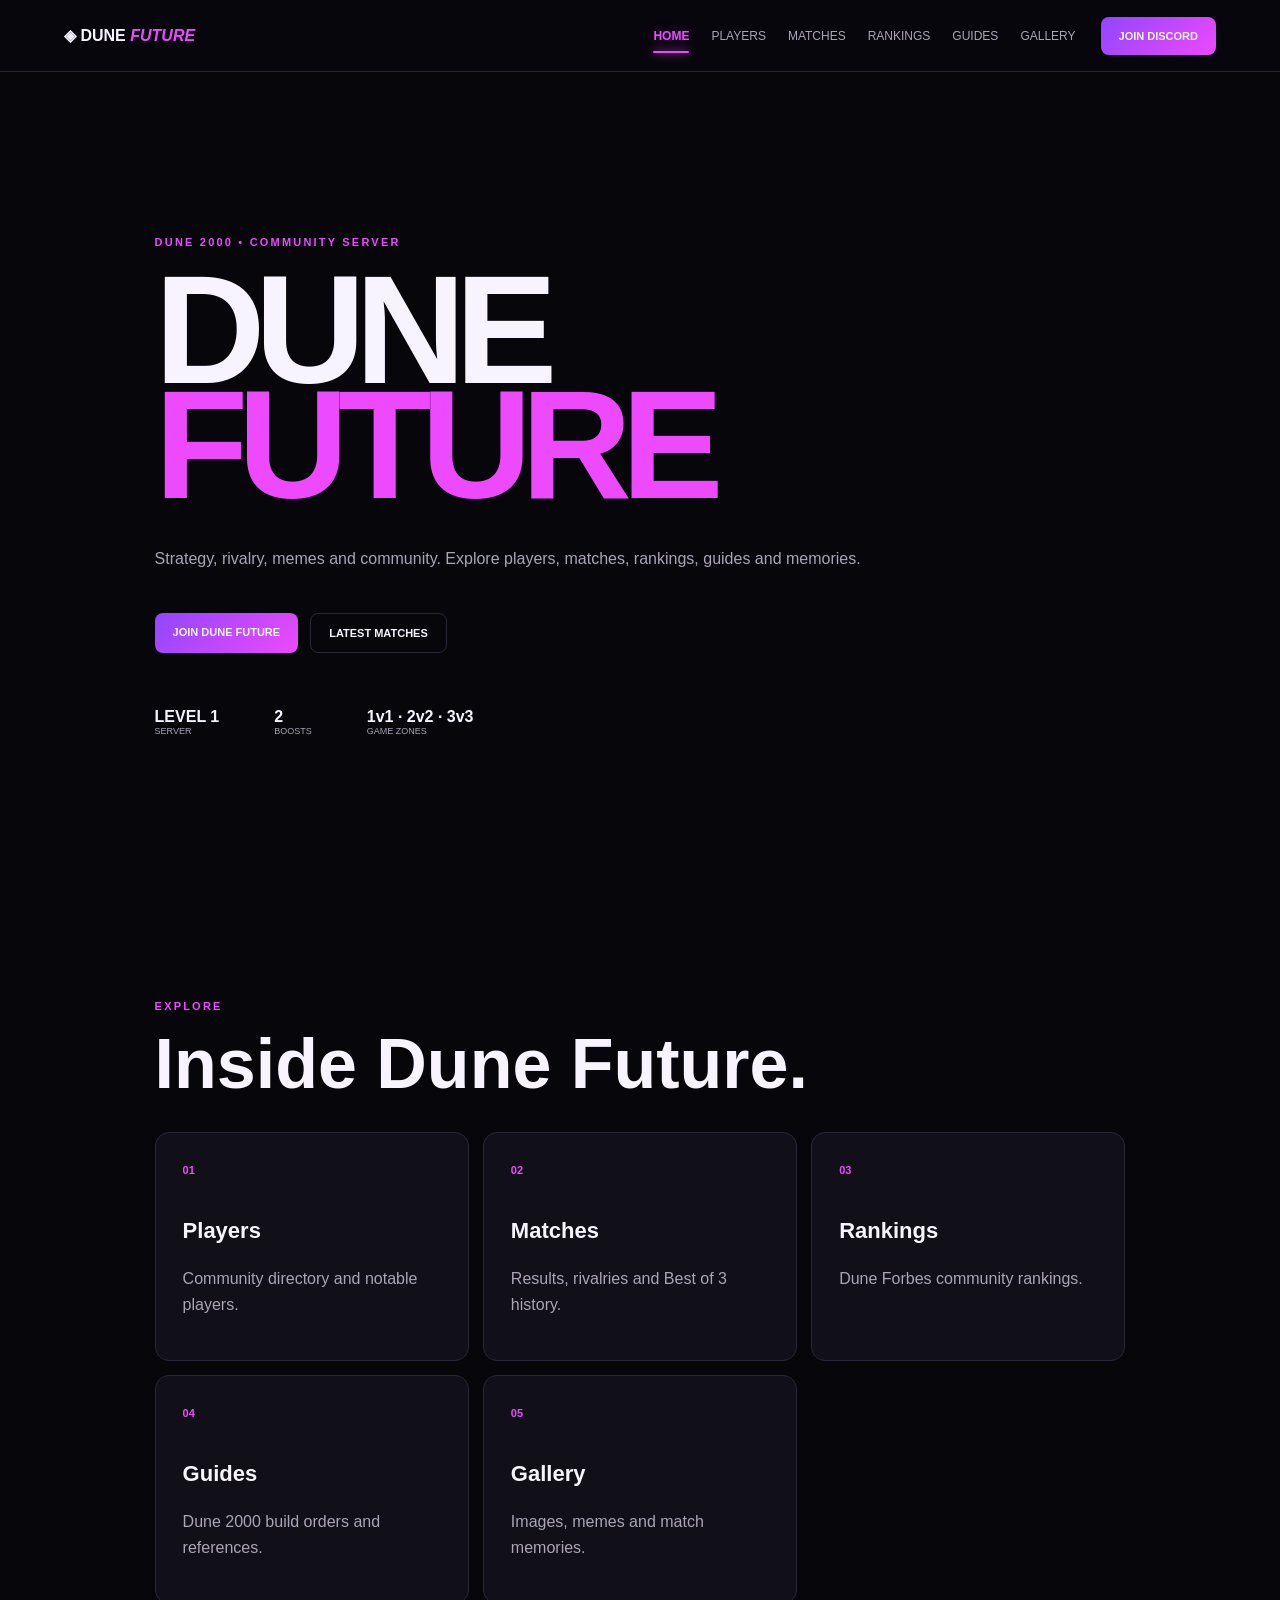
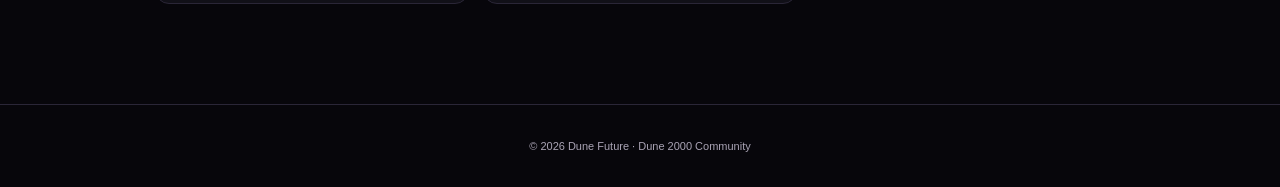
==== index.html @ 42f1a57f "Add files via upload" ====
<!doctype html>
<html lang="en">
<head>
<meta charset="utf-8">
<meta name="viewport" content="width=device-width,initial-scale=1">
<title>Home — Dune Future</title>
<link rel="stylesheet" href="style.css">
</head>
<body>
<nav class="nav"><a class="brand" href="index.html">◈ DUNE <em>FUTURE</em></a><div class="links"><a href="index.html">HOME</a><a href="players.html">PLAYERS</a><a href="matches.html">MATCHES</a><a href="rankings.html">RANKINGS</a><a href="guides.html">GUIDES</a><a href="gallery.html">GALLERY</a></div><a class="join" href="https://discord.gg/Qub8xkjbK7" target="_blank">JOIN DISCORD</a></nav>
<main><header class="wrap hero"><div class="kicker">DUNE 2000 • COMMUNITY SERVER</div><h1>DUNE<br><span>FUTURE</span></h1><p class="lead">Strategy, rivalry, memes and community. Explore players, matches, rankings, guides and memories.</p><div class="actions"><a class="join" href="https://discord.gg/Qub8xkjbK7" target="_blank">JOIN DUNE FUTURE</a><a class="btn" href="matches.html">LATEST MATCHES</a></div><div class="metrics"><div><b>LEVEL 1</b><small>SERVER</small></div><div><b>2</b><small>BOOSTS</small></div><div><b>1v1 · 2v2 · 3v3</b><small>GAME ZONES</small></div></div></header><section class="wrap section"><div class="kicker">EXPLORE</div><h2>Inside Dune Future.</h2><div class="grid"><a class="card" href="players.html"><span class="num">01</span><h3>Players</h3><p>Community directory and notable players.</p></a><a class="card" href="matches.html"><span class="num">02</span><h3>Matches</h3><p>Results, rivalries and Best of 3 history.</p></a><a class="card" href="rankings.html"><span class="num">03</span><h3>Rankings</h3><p>Dune Forbes community rankings.</p></a><a class="card" href="guides.html"><span class="num">04</span><h3>Guides</h3><p>Dune 2000 build orders and references.</p></a><a class="card" href="gallery.html"><span class="num">05</span><h3>Gallery</h3><p>Images, memes and match memories.</p></a></div></section></main>
<footer>© 2026 Dune Future · Dune 2000 Community</footer>
<script src="script.js"></script>
</body>
</html>
---- style.css ----
*{box-sizing:border-box}body{margin:0;background:#07060b;color:#f7f4ff;font-family:Arial,sans-serif}a{text-decoration:none;color:inherit}.nav{height:72px;padding:0 5vw;display:flex;align-items:center;gap:25px;position:sticky;top:0;background:#09070eee;z-index:9;border-bottom:1px solid #292435}.brand{font-weight:900;margin-right:auto}.brand em,.kicker,h1 span{color:#ed49ff}.links{display:flex;gap:22px}.links a{font-size:12px;color:#aaa4b5;position:relative;transition:.25s}.links a:hover{color:#fff}.links a.active{color:#ed49ff;font-weight:700;text-shadow:0 0 12px rgba(237,73,255,.35)}.links a.active:after{content:"";position:absolute;left:0;right:0;bottom:-10px;height:2px;background:#ed49ff;border-radius:10px;box-shadow:0 0 8px #ed49ff}.join,.btn{padding:13px 18px;border-radius:8px;font-size:11px;font-weight:900}.join{background:linear-gradient(135deg,#9146ff,#ed49ff)}.btn{border:1px solid #2a2637}.wrap{max-width:1150px;margin:auto;padding-left:7vw;padding-right:7vw}.hero{min-height:calc(100vh - 72px);display:flex;flex-direction:column;justify-content:center}.kicker{font-size:11px;font-weight:900;letter-spacing:.2em}h1{font-size:clamp(75px,12vw,160px);line-height:.75;margin:25px 0;letter-spacing:-.07em}h2{font-size:clamp(42px,6vw,70px);margin:12px 0 28px}.lead,.note{color:#aaa4b5;line-height:1.7;max-width:720px}.actions{display:flex;gap:12px;margin-top:25px}.metrics{display:flex;gap:55px;margin-top:55px}.metrics div{display:grid}.metrics small{color:#aaa4b5;font-size:9px}.section{padding-top:100px;padding-bottom:100px}.grid{display:grid;grid-template-columns:repeat(3,1fr);gap:14px}.card{background:#111018;border:1px solid #2a2637;border-radius:14px;padding:27px;min-height:180px}.card .num{color:#ed49ff;font-size:11px;font-weight:900}.card h3{margin-top:40px;font-size:22px}.card p{color:#aaa4b5;line-height:1.6}.table{border:1px solid #2a2637;border-radius:14px;overflow:hidden}.tr{display:grid;grid-template-columns:100px 1fr 2fr;padding:19px 22px;border-bottom:1px solid #2a2637}.gold{color:#ffd76b}.banner{border:1px solid #2a2637;border-radius:14px;padding:35px;background:#111018}.result{display:flex;justify-content:space-between}.score{font-size:45px;font-weight:900;color:#ed49ff}.chips{display:flex;flex-wrap:wrap;gap:9px}.chip{padding:10px 13px;border:1px solid #2a2637;border-radius:7px;color:#ccc5d5}footer{text-align:center;border-top:1px solid #2a2637;padding:35px;color:#aaa4b5;font-size:11px}@media(max-width:850px){.links{display:none}.grid{grid-template-columns:1fr}.tr{grid-template-columns:70px 1fr}.tr span:last-child{grid-column:2}.metrics{flex-wrap:wrap}.nav>.join{display:none}}
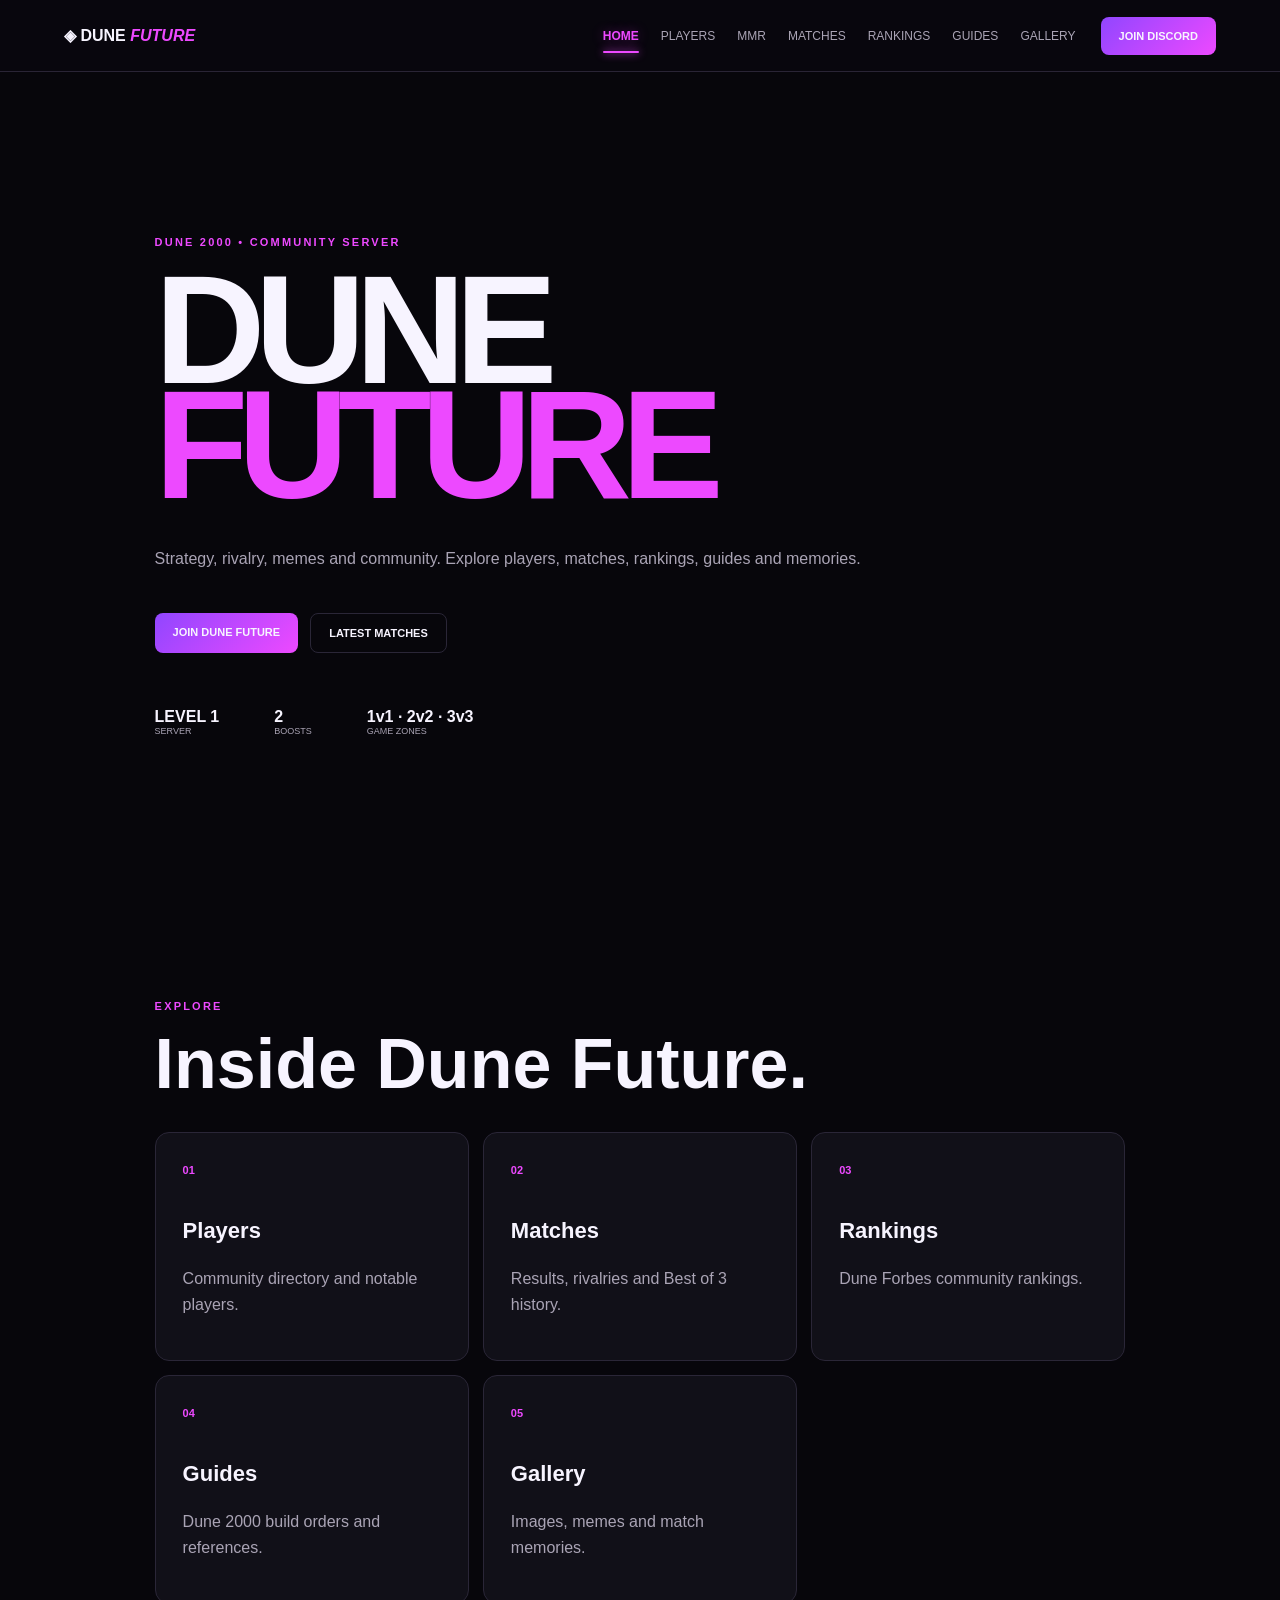
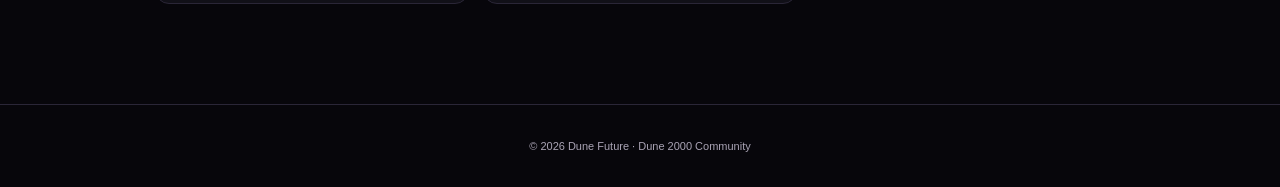
==== commit d440c420: "Add MMR to home navigation" ====
--- a/index.html
+++ b/index.html
@@ -7,9 +7,9 @@
 <link rel="stylesheet" href="style.css">
 </head>
 <body>
-<nav class="nav"><a class="brand" href="index.html">◈ DUNE <em>FUTURE</em></a><div class="links"><a href="index.html">HOME</a><a href="players.html">PLAYERS</a><a href="matches.html">MATCHES</a><a href="rankings.html">RANKINGS</a><a href="guides.html">GUIDES</a><a href="gallery.html">GALLERY</a></div><a class="join" href="https://discord.gg/Qub8xkjbK7" target="_blank">JOIN DISCORD</a></nav>
+<nav class="nav"><a class="brand" href="index.html">◈ DUNE <em>FUTURE</em></a><div class="links"><a href="index.html">HOME</a><a href="players.html">PLAYERS</a><a href="mmr.html">MMR</a><a href="matches.html">MATCHES</a><a href="rankings.html">RANKINGS</a><a href="guides.html">GUIDES</a><a href="gallery.html">GALLERY</a></div><a class="join" href="https://discord.gg/Qub8xkjbK7" target="_blank">JOIN DISCORD</a></nav>
 <main><header class="wrap hero"><div class="kicker">DUNE 2000 • COMMUNITY SERVER</div><h1>DUNE<br><span>FUTURE</span></h1><p class="lead">Strategy, rivalry, memes and community. Explore players, matches, rankings, guides and memories.</p><div class="actions"><a class="join" href="https://discord.gg/Qub8xkjbK7" target="_blank">JOIN DUNE FUTURE</a><a class="btn" href="matches.html">LATEST MATCHES</a></div><div class="metrics"><div><b>LEVEL 1</b><small>SERVER</small></div><div><b>2</b><small>BOOSTS</small></div><div><b>1v1 · 2v2 · 3v3</b><small>GAME ZONES</small></div></div></header><section class="wrap section"><div class="kicker">EXPLORE</div><h2>Inside Dune Future.</h2><div class="grid"><a class="card" href="players.html"><span class="num">01</span><h3>Players</h3><p>Community directory and notable players.</p></a><a class="card" href="matches.html"><span class="num">02</span><h3>Matches</h3><p>Results, rivalries and Best of 3 history.</p></a><a class="card" href="rankings.html"><span class="num">03</span><h3>Rankings</h3><p>Dune Forbes community rankings.</p></a><a class="card" href="guides.html"><span class="num">04</span><h3>Guides</h3><p>Dune 2000 build orders and references.</p></a><a class="card" href="gallery.html"><span class="num">05</span><h3>Gallery</h3><p>Images, memes and match memories.</p></a></div></section></main>
 <footer>© 2026 Dune Future · Dune 2000 Community</footer>
 <script src="script.js"></script>
 </body>
-</html>+</html>
--- a/style.css
+++ b/style.css
@@ -1 +1,475 @@
-*{box-sizing:border-box}body{margin:0;background:#07060b;color:#f7f4ff;font-family:Arial,sans-serif}a{text-decoration:none;color:inherit}.nav{height:72px;padding:0 5vw;display:flex;align-items:center;gap:25px;position:sticky;top:0;background:#09070eee;z-index:9;border-bottom:1px solid #292435}.brand{font-weight:900;margin-right:auto}.brand em,.kicker,h1 span{color:#ed49ff}.links{display:flex;gap:22px}.links a{font-size:12px;color:#aaa4b5;position:relative;transition:.25s}.links a:hover{color:#fff}.links a.active{color:#ed49ff;font-weight:700;text-shadow:0 0 12px rgba(237,73,255,.35)}.links a.active:after{content:"";position:absolute;left:0;right:0;bottom:-10px;height:2px;background:#ed49ff;border-radius:10px;box-shadow:0 0 8px #ed49ff}.join,.btn{padding:13px 18px;border-radius:8px;font-size:11px;font-weight:900}.join{background:linear-gradient(135deg,#9146ff,#ed49ff)}.btn{border:1px solid #2a2637}.wrap{max-width:1150px;margin:auto;padding-left:7vw;padding-right:7vw}.hero{min-height:calc(100vh - 72px);display:flex;flex-direction:column;justify-content:center}.kicker{font-size:11px;font-weight:900;letter-spacing:.2em}h1{font-size:clamp(75px,12vw,160px);line-height:.75;margin:25px 0;letter-spacing:-.07em}h2{font-size:clamp(42px,6vw,70px);margin:12px 0 28px}.lead,.note{color:#aaa4b5;line-height:1.7;max-width:720px}.actions{display:flex;gap:12px;margin-top:25px}.metrics{display:flex;gap:55px;margin-top:55px}.metrics div{display:grid}.metrics small{color:#aaa4b5;font-size:9px}.section{padding-top:100px;padding-bottom:100px}.grid{display:grid;grid-template-columns:repeat(3,1fr);gap:14px}.card{background:#111018;border:1px solid #2a2637;border-radius:14px;padding:27px;min-height:180px}.card .num{color:#ed49ff;font-size:11px;font-weight:900}.card h3{margin-top:40px;font-size:22px}.card p{color:#aaa4b5;line-height:1.6}.table{border:1px solid #2a2637;border-radius:14px;overflow:hidden}.tr{display:grid;grid-template-columns:100px 1fr 2fr;padding:19px 22px;border-bottom:1px solid #2a2637}.gold{color:#ffd76b}.banner{border:1px solid #2a2637;border-radius:14px;padding:35px;background:#111018}.result{display:flex;justify-content:space-between}.score{font-size:45px;font-weight:900;color:#ed49ff}.chips{display:flex;flex-wrap:wrap;gap:9px}.chip{padding:10px 13px;border:1px solid #2a2637;border-radius:7px;color:#ccc5d5}footer{text-align:center;border-top:1px solid #2a2637;padding:35px;color:#aaa4b5;font-size:11px}@media(max-width:850px){.links{display:none}.grid{grid-template-columns:1fr}.tr{grid-template-columns:70px 1fr}.tr span:last-child{grid-column:2}.metrics{flex-wrap:wrap}.nav>.join{display:none}}+*{box-sizing:border-box}body{margin:0;background:#07060b;color:#f7f4ff;font-family:Arial,sans-serif}a{text-decoration:none;color:inherit}.nav{height:72px;padding:0 5vw;display:flex;align-items:center;gap:25px;position:sticky;top:0;background:#09070eee;z-index:9;border-bottom:1px solid #292435}.brand{font-weight:900;margin-right:auto}.brand em,.kicker,h1 span{color:#ed49ff}.links{display:flex;gap:22px}.links a{font-size:12px;color:#aaa4b5;position:relative;transition:.25s}.links a:hover{color:#fff}.links a.active{color:#ed49ff;font-weight:700;text-shadow:0 0 12px rgba(237,73,255,.35)}.links a.active:after{content:"";position:absolute;left:0;right:0;bottom:-10px;height:2px;background:#ed49ff;border-radius:10px;box-shadow:0 0 8px #ed49ff}.join,.btn{padding:13px 18px;border-radius:8px;font-size:11px;font-weight:900}.join{background:linear-gradient(135deg,#9146ff,#ed49ff)}.btn{border:1px solid #2a2637}.wrap{max-width:1150px;margin:auto;padding-left:7vw;padding-right:7vw}.hero{min-height:calc(100vh - 72px);display:flex;flex-direction:column;justify-content:center}.kicker{font-size:11px;font-weight:900;letter-spacing:.2em}h1{font-size:clamp(75px,12vw,160px);line-height:.75;margin:25px 0;letter-spacing:-.07em}h2{font-size:clamp(42px,6vw,70px);margin:12px 0 28px}.lead,.note{color:#aaa4b5;line-height:1.7;max-width:720px}.actions{display:flex;gap:12px;margin-top:25px}.metrics{display:flex;gap:55px;margin-top:55px}.metrics div{display:grid}.metrics small{color:#aaa4b5;font-size:9px}.section{padding-top:100px;padding-bottom:100px}.grid{display:grid;grid-template-columns:repeat(3,1fr);gap:14px}.card{background:#111018;border:1px solid #2a2637;border-radius:14px;padding:27px;min-height:180px}.card .num{color:#ed49ff;font-size:11px;font-weight:900}.card h3{margin-top:40px;font-size:22px}.card p{color:#aaa4b5;line-height:1.6}.table{border:1px solid #2a2637;border-radius:14px;overflow:hidden}.tr{display:grid;grid-template-columns:100px 1fr 2fr;padding:19px 22px;border-bottom:1px solid #2a2637}.gold{color:#ffd76b}.banner{border:1px solid #2a2637;border-radius:14px;padding:35px;background:#111018}.result{display:flex;justify-content:space-between}.score{font-size:45px;font-weight:900;color:#ed49ff}.chips{display:flex;flex-wrap:wrap;gap:9px}.chip{padding:10px 13px;border:1px solid #2a2637;border-radius:7px;color:#ccc5d5}footer{text-align:center;border-top:1px solid #2a2637;padding:35px;color:#aaa4b5;font-size:11px}@media(max-width:850px){.links{display:none}.grid{grid-template-columns:1fr}.tr{grid-template-columns:70px 1fr}.tr span:last-child{grid-column:2}.metrics{flex-wrap:wrap}.nav>.join{display:none}}/* =========================
+   GAME DETAILS MODAL
+   ========================= */
+
+.game-details-overlay {
+  position: fixed;
+  inset: 0;
+  background: rgba(0, 0, 0, 0.82);
+  display: none;
+  align-items: center;
+  justify-content: center;
+  z-index: 10000;
+  padding: 20px;
+}
+
+.game-details-overlay.active {
+  display: flex;
+}
+
+.game-details-card {
+  position: relative;
+  width: 100%;
+  max-width: 520px;
+  background: #121019;
+  border: 1px solid #393341;
+  border-radius: 16px;
+  padding: 28px;
+  box-shadow: 0 20px 60px rgba(0, 0, 0, 0.55);
+}
+
+.game-details-close {
+  position: absolute;
+  top: 14px;
+  right: 16px;
+  border: 0;
+  background: transparent;
+   /* =========================
+   NESTED MODAL IMPROVEMENT
+   ========================= */
+
+/* Game Details berada di atas Series Details */
+.game-details-overlay {
+  background: rgba(0, 0, 0, 0.48);
+  z-index: 11000;
+}
+
+/* Series modal tetap terlihat saat Game Details terbuka */
+.series-details-overlay {
+  z-index: 10000;
+}
+
+/* Game Details card lebih menonjol */
+.game-details-card {
+  box-shadow:
+    0 25px 70px rgba(0, 0, 0, 0.70),
+    0 0 0 1px rgba(255, 53, 239, 0.08);
+}
+  color: #aaa;
+  font-size: 24px;
+  cursor: pointer;
+}
+
+.game-details-close:hover {
+  color: #fff;
+}
+
+.game-details-label {
+  color: #ff35ef;
+  font-size: 12px;
+  font-weight: 800;
+  letter-spacing: 1.5px;
+  margin-bottom: 12px;
+}
+
+.game-details-title {
+  color: #fff;
+  font-size: 26px;
+  font-weight: 800;
+  margin-bottom: 22px;
+}
+
+.game-details-content {
+  border: 1px solid #302b38;
+  border-radius: 12px;
+  padding: 18px;
+}
+
+.game-detail-row {
+  display: grid;
+  grid-template-columns: 105px 1fr;
+  gap: 12px;
+  margin-bottom: 10px;
+  align-items: center;
+}
+
+.game-detail-row:last-child {
+  margin-bottom: 0;
+}
+
+.game-detail-label {
+  color: #98939f;
+  font-size: 12px;
+  font-weight: 700;
+}
+
+.game-detail-value {
+  color: #fff;
+  font-size: 13px;
+  font-weight: 600;
+}
+
+.game-detail-winner {
+  color: #ff35ef;
+  font-weight: 800;
+}
+
+/* Make GAME cards visibly clickable */
+.series-game {
+  cursor: pointer;
+  transition: transform 0.18s ease, border-color 0.18s ease,
+              background 0.18s ease;
+}
+
+.series-game:hover {
+  transform: translateY(-2px);
+  border-color: #ff35ef;
+  background: rgba(255, 53, 239, 0.04);
+}
+/* =========================
+   NESTED MODAL IMPROVEMENT
+   ========================= */
+
+/* Game Details berada di atas Series Details */
+.game-details-overlay {
+  background: rgba(0, 0, 0, 0.48);
+  z-index: 11000;
+}
+
+/* Series modal tetap terlihat saat Game Details terbuka */
+.series-details-overlay {
+  z-index: 10000;
+}
+
+/* Game Details card lebih menonjol */
+.game-details-card {
+  box-shadow:
+    0 25px 70px rgba(0, 0, 0, 0.70),
+    0 0 0 1px rgba(255, 53, 239, 0.08);
+}
+/* ================================
+   MATCH STATISTICS
+================================ */
+
+.game-stats-wrapper {
+  margin-top: 18px;
+  border-top: 1px solid rgba(255, 255, 255, 0.08);
+  padding-top: 14px;
+}
+
+.game-stats-toggle {
+  width: 100%;
+  display: flex;
+  align-items: center;
+  justify-content: space-between;
+  padding: 12px 14px;
+
+  background: rgba(255, 0, 255, 0.05);
+  border: 1px solid rgba(255, 0, 255, 0.18);
+  border-radius: 8px;
+
+  color: #ff35f2;
+  font-size: 11px;
+  font-weight: 800;
+  letter-spacing: 1.5px;
+
+  cursor: pointer;
+  transition: 0.2s ease;
+}
+
+.game-stats-toggle:hover {
+  background: rgba(255, 0, 255, 0.10);
+  border-color: rgba(255, 0, 255, 0.35);
+}
+
+.game-stats-toggle-icon {
+  font-size: 18px;
+  line-height: 1;
+}
+
+.game-stats-panel {
+  display: none;
+  margin-top: 10px;
+  overflow: hidden;
+
+  border: 1px solid rgba(255, 255, 255, 0.08);
+  border-radius: 8px;
+
+  background: rgba(0, 0, 0, 0.18);
+}
+
+.game-stats-panel.active {
+  display: block;
+}
+
+.game-stats-header,
+.game-stats-row {
+  display: grid;
+  grid-template-columns: 1.6fr 1fr 1fr;
+  align-items: center;
+}
+
+.game-stats-header {
+  background: rgba(255, 0, 255, 0.08);
+  border-bottom: 1px solid rgba(255, 255, 255, 0.08);
+}
+
+.game-stats-header > div,
+.game-stats-row > div {
+  padding: 9px 10px;
+}
+
+.game-stats-label {
+  color: #8f8998;
+  font-size: 9px;
+  font-weight: 700;
+  letter-spacing: 1px;
+}
+
+.game-stats-player {
+  color: #ffffff;
+  font-size: 10px;
+  font-weight: 800;
+  text-align: center;
+}
+
+.game-stats-row {
+  border-bottom: 1px solid rgba(255, 255, 255, 0.05);
+  font-size: 10px;
+}
+
+.game-stats-row:last-child {
+  border-bottom: none;
+}
+
+.game-stats-row > div:first-child {
+  color: #918b99;
+  font-weight: 700;
+  font-size: 9px;
+}
+
+.game-stats-row > div:not(:first-child) {
+  color: #ffffff;
+  text-align: center;
+  font-weight: 700;
+}
+
+.game-stats-result > div:nth-child(2) {
+  color: #ff35f2;
+}
+
+.game-stats-result > div:nth-child(3) {
+  color: #9a94a1;
+}
+/* =========================================================
+   COMPACT MATCH STATISTICS
+   ========================================================= */
+
+.game-stats-panel {
+  margin-top: 8px;
+  overflow: hidden;
+  border-radius: 8px;
+}
+
+/* 3 columns: Statistic | Player 1 | Player 2 */
+.game-stats-header,
+.game-stats-row {
+  display: grid;
+  grid-template-columns: 1.7fr 1fr 1fr;
+  align-items: center;
+}
+
+/* Make the table significantly more compact */
+.game-stats-header > div {
+  padding: 7px 9px;
+}
+
+.game-stats-row > div {
+  padding: 5px 9px;
+}
+
+/* Statistic labels */
+.game-stats-row > div:first-child {
+  color: #918b99;
+  font-size: 8px;
+  font-weight: 700;
+  letter-spacing: 0.15px;
+  line-height: 1.15;
+}
+
+/* Player values */
+.game-stats-row > div:not(:first-child) {
+  color: #ffffff;
+  text-align: center;
+  font-size: 9px;
+  font-weight: 700;
+  line-height: 1.15;
+}
+
+/* Column header */
+.game-stats-label {
+  font-size: 8px;
+  letter-spacing: 0.8px;
+}
+
+.game-stats-player {
+  font-size: 9px;
+}
+
+/* Softer row separator */
+.game-stats-row {
+  border-bottom: 1px solid rgba(255, 255, 255, 0.045);
+}
+
+/* Keep Result slightly more prominent */
+.game-stats-result > div {
+  padding-top: 6px;
+  padding-bottom: 6px;
+}
+
+.game-stats-result > div:nth-child(2) {
+  color: #ff35f2;
+  font-weight: 800;
+}
+
+.game-stats-result > div:nth-child(3) {
+  color: #9a94a1;
+  font-weight: 800;
+}
+
+/* Long labels must stay inside the first column */
+.game-stats-row > div:first-child {
+  white-space: normal;
+  overflow-wrap: anywhere;
+}
+
+/* Mobile */
+@media (max-width: 600px) {
+  .game-stats-header,
+  .game-stats-row {
+    grid-template-columns: 1.55fr 1fr 1fr;
+  }
+
+  .game-stats-header > div {
+    padding: 6px 6px;
+  }
+
+  .game-stats-row > div {
+    padding: 5px 6px;
+  }
+
+  .game-stats-row > div:first-child {
+    font-size: 7.5px;
+  }
+
+  .game-stats-row > div:not(:first-child),
+  .game-stats-player {
+    font-size: 8px;
+  }
+}
+/* =========================================================
+   COMPACT MATCH STATISTICS
+   ========================================================= */
+
+.game-stats-panel {
+  margin-top: 8px;
+  overflow: hidden;
+  border-radius: 8px;
+}
+
+/* 3 columns: Statistic | Player 1 | Player 2 */
+.game-stats-header,
+.game-stats-row {
+  display: grid;
+  grid-template-columns: 1.7fr 1fr 1fr;
+  align-items: center;
+}
+
+/* Make the table significantly more compact */
+.game-stats-header > div {
+  padding: 7px 9px;
+}
+
+.game-stats-row > div {
+  padding: 5px 9px;
+}
+
+/* Statistic labels */
+.game-stats-row > div:first-child {
+  color: #918b99;
+  font-size: 8px;
+  font-weight: 700;
+  letter-spacing: 0.15px;
+  line-height: 1.15;
+}
+
+/* Player values */
+.game-stats-row > div:not(:first-child) {
+  color: #ffffff;
+  text-align: center;
+  font-size: 9px;
+  font-weight: 700;
+  line-height: 1.15;
+}
+
+/* Column header */
+.game-stats-label {
+  font-size: 8px;
+  letter-spacing: 0.8px;
+}
+
+.game-stats-player {
+  font-size: 9px;
+}
+
+/* Softer row separator */
+.game-stats-row {
+  border-bottom: 1px solid rgba(255, 255, 255, 0.045);
+}
+
+/* Keep Result slightly more prominent */
+.game-stats-result > div {
+  padding-top: 6px;
+  padding-bottom: 6px;
+}
+
+.game-stats-result > div:nth-child(2) {
+  color: #ff35f2;
+  font-weight: 800;
+}
+
+.game-stats-result > div:nth-child(3) {
+  color: #9a94a1;
+  font-weight: 800;
+}
+
+/* Long labels must stay inside the first column */
+.game-stats-row > div:first-child {
+  white-space: normal;
+  overflow-wrap: anywhere;
+}
+
+/* Mobile */
+@media (max-width: 600px) {
+  .game-stats-header,
+  .game-stats-row {
+    grid-template-columns: 1.55fr 1fr 1fr;
+  }
+
+  .game-stats-header > div {
+    padding: 6px 6px;
+  }
+
+  .game-stats-row > div {
+    padding: 5px 6px;
+  }
+
+  .game-stats-row > div:first-child {
+    font-size: 7.5px;
+  }
+
+  .game-stats-row > div:not(:first-child),
+  .game-stats-player {
+    font-size: 8px;
+  }
+}
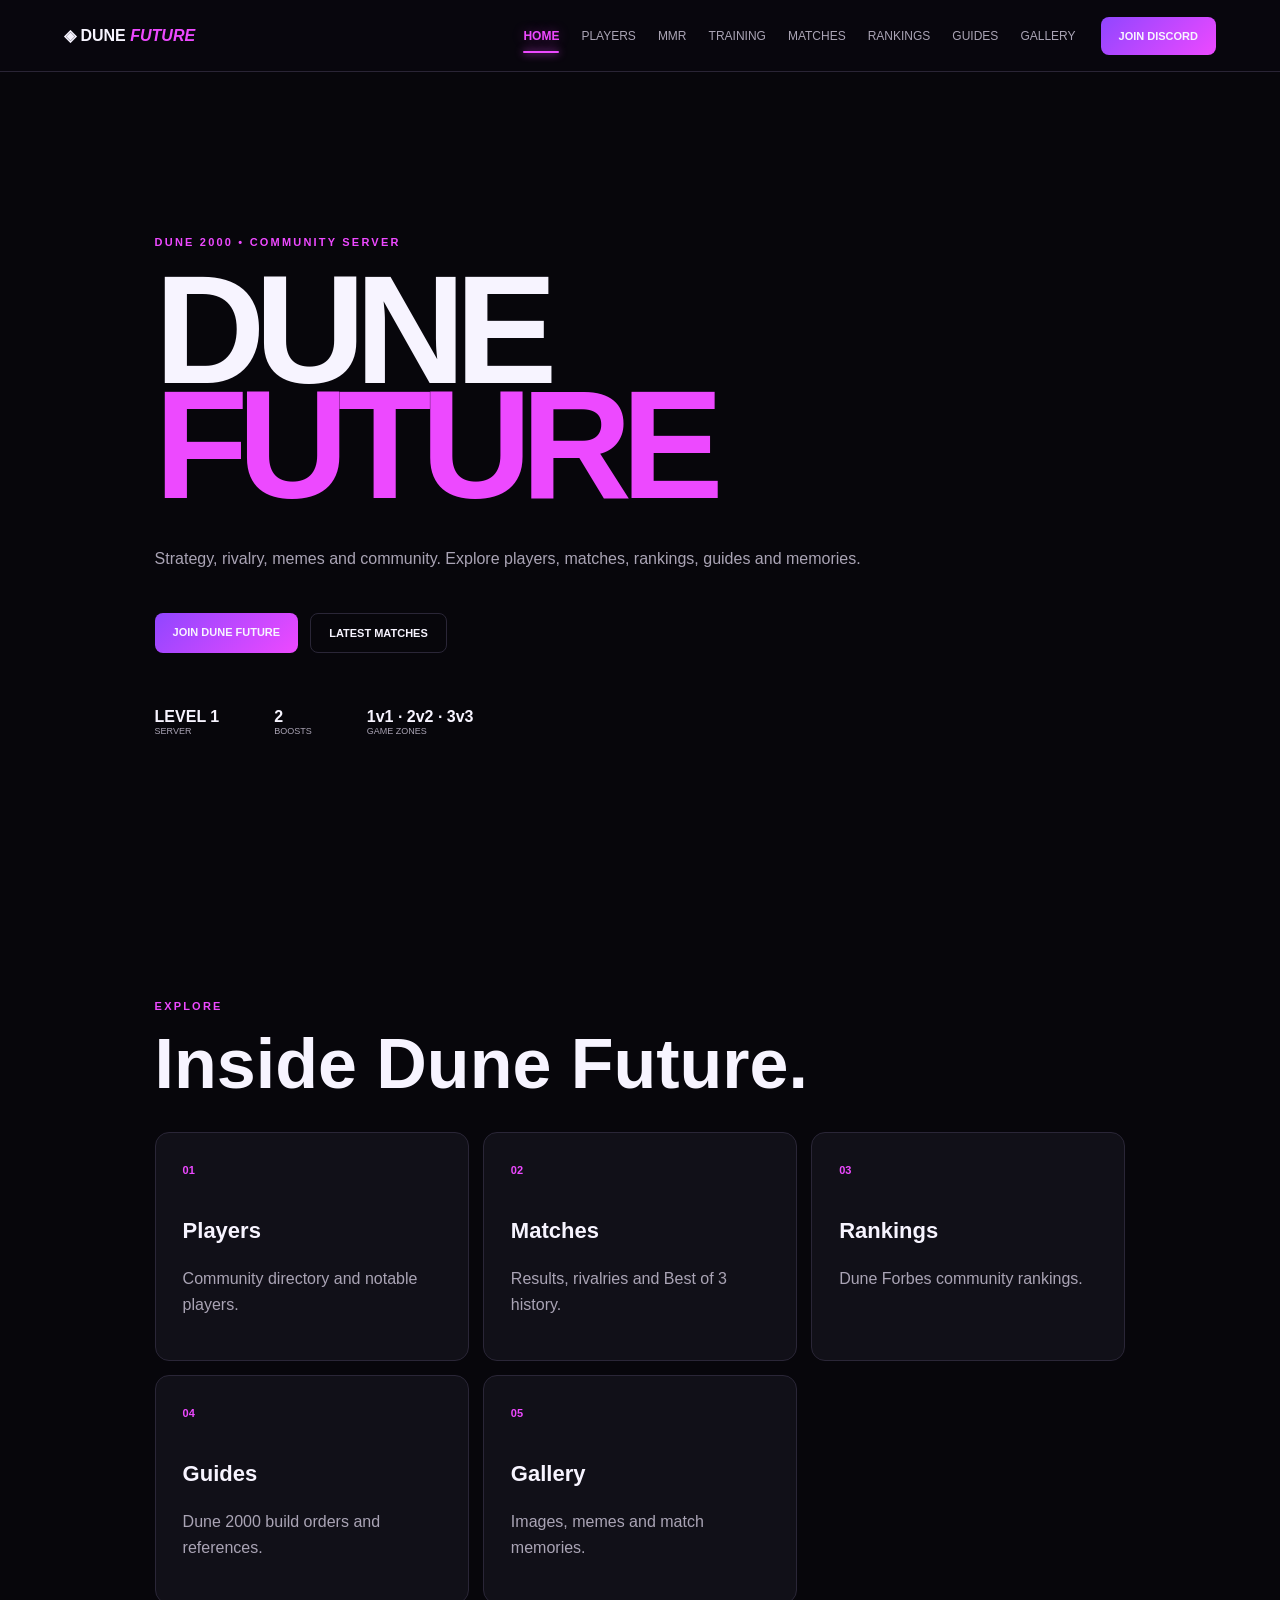
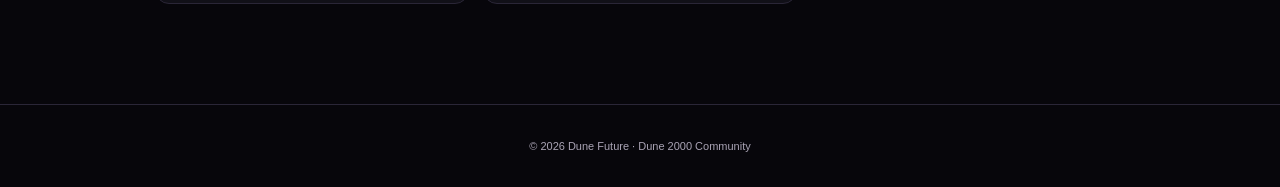
==== commit 84e7f6b9: "Add Training navigation to Home page" ====
--- a/index.html
+++ b/index.html
@@ -7,7 +7,7 @@
 <link rel="stylesheet" href="style.css">
 </head>
 <body>
-<nav class="nav"><a class="brand" href="index.html">◈ DUNE <em>FUTURE</em></a><div class="links"><a href="index.html">HOME</a><a href="players.html">PLAYERS</a><a href="mmr.html">MMR</a><a href="matches.html">MATCHES</a><a href="rankings.html">RANKINGS</a><a href="guides.html">GUIDES</a><a href="gallery.html">GALLERY</a></div><a class="join" href="https://discord.gg/Qub8xkjbK7" target="_blank">JOIN DISCORD</a></nav>
+<nav class="nav"><a class="brand" href="index.html">◈ DUNE <em>FUTURE</em></a><div class="links"><a href="index.html">HOME</a><a href="players.html">PLAYERS</a><a href="mmr.html">MMR</a><a href="training.html">TRAINING</a><a href="matches.html">MATCHES</a><a href="rankings.html">RANKINGS</a><a href="guides.html">GUIDES</a><a href="gallery.html">GALLERY</a></div><a class="join" href="https://discord.gg/Qub8xkjbK7" target="_blank">JOIN DISCORD</a></nav>
 <main><header class="wrap hero"><div class="kicker">DUNE 2000 • COMMUNITY SERVER</div><h1>DUNE<br><span>FUTURE</span></h1><p class="lead">Strategy, rivalry, memes and community. Explore players, matches, rankings, guides and memories.</p><div class="actions"><a class="join" href="https://discord.gg/Qub8xkjbK7" target="_blank">JOIN DUNE FUTURE</a><a class="btn" href="matches.html">LATEST MATCHES</a></div><div class="metrics"><div><b>LEVEL 1</b><small>SERVER</small></div><div><b>2</b><small>BOOSTS</small></div><div><b>1v1 · 2v2 · 3v3</b><small>GAME ZONES</small></div></div></header><section class="wrap section"><div class="kicker">EXPLORE</div><h2>Inside Dune Future.</h2><div class="grid"><a class="card" href="players.html"><span class="num">01</span><h3>Players</h3><p>Community directory and notable players.</p></a><a class="card" href="matches.html"><span class="num">02</span><h3>Matches</h3><p>Results, rivalries and Best of 3 history.</p></a><a class="card" href="rankings.html"><span class="num">03</span><h3>Rankings</h3><p>Dune Forbes community rankings.</p></a><a class="card" href="guides.html"><span class="num">04</span><h3>Guides</h3><p>Dune 2000 build orders and references.</p></a><a class="card" href="gallery.html"><span class="num">05</span><h3>Gallery</h3><p>Images, memes and match memories.</p></a></div></section></main>
 <footer>© 2026 Dune Future · Dune 2000 Community</footer>
 <script src="script.js"></script>
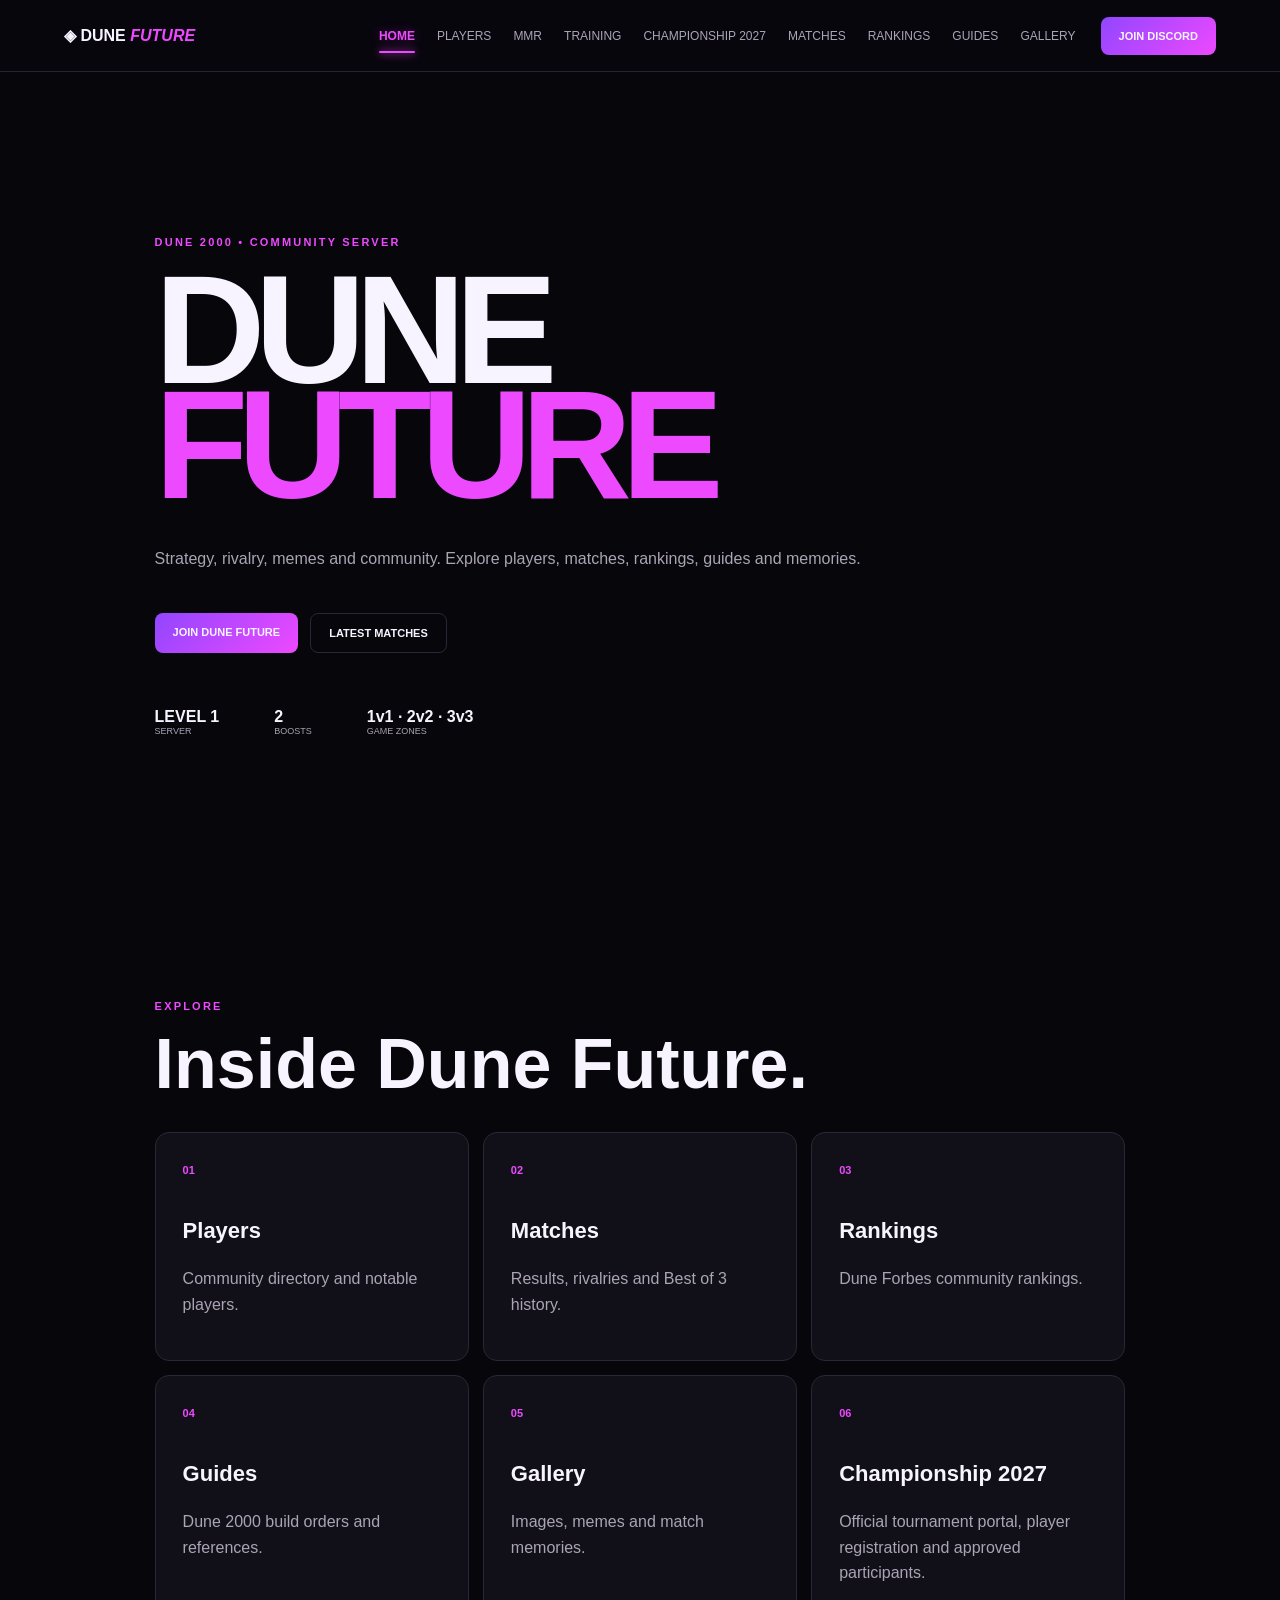
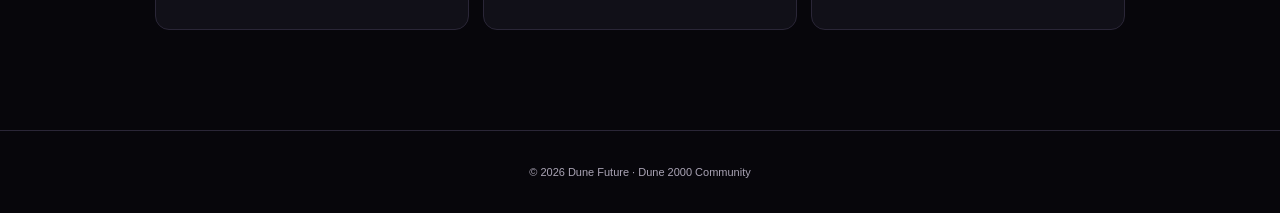
==== commit 21c45805: "Add Championship 2027 to Home navigation and Explore" ====
--- a/index.html
+++ b/index.html
@@ -7,8 +7,8 @@
 <link rel="stylesheet" href="style.css">
 </head>
 <body>
-<nav class="nav"><a class="brand" href="index.html">◈ DUNE <em>FUTURE</em></a><div class="links"><a href="index.html">HOME</a><a href="players.html">PLAYERS</a><a href="mmr.html">MMR</a><a href="training.html">TRAINING</a><a href="matches.html">MATCHES</a><a href="rankings.html">RANKINGS</a><a href="guides.html">GUIDES</a><a href="gallery.html">GALLERY</a></div><a class="join" href="https://discord.gg/Qub8xkjbK7" target="_blank">JOIN DISCORD</a></nav>
-<main><header class="wrap hero"><div class="kicker">DUNE 2000 • COMMUNITY SERVER</div><h1>DUNE<br><span>FUTURE</span></h1><p class="lead">Strategy, rivalry, memes and community. Explore players, matches, rankings, guides and memories.</p><div class="actions"><a class="join" href="https://discord.gg/Qub8xkjbK7" target="_blank">JOIN DUNE FUTURE</a><a class="btn" href="matches.html">LATEST MATCHES</a></div><div class="metrics"><div><b>LEVEL 1</b><small>SERVER</small></div><div><b>2</b><small>BOOSTS</small></div><div><b>1v1 · 2v2 · 3v3</b><small>GAME ZONES</small></div></div></header><section class="wrap section"><div class="kicker">EXPLORE</div><h2>Inside Dune Future.</h2><div class="grid"><a class="card" href="players.html"><span class="num">01</span><h3>Players</h3><p>Community directory and notable players.</p></a><a class="card" href="matches.html"><span class="num">02</span><h3>Matches</h3><p>Results, rivalries and Best of 3 history.</p></a><a class="card" href="rankings.html"><span class="num">03</span><h3>Rankings</h3><p>Dune Forbes community rankings.</p></a><a class="card" href="guides.html"><span class="num">04</span><h3>Guides</h3><p>Dune 2000 build orders and references.</p></a><a class="card" href="gallery.html"><span class="num">05</span><h3>Gallery</h3><p>Images, memes and match memories.</p></a></div></section></main>
+<nav class="nav"><a class="brand" href="index.html">◈ DUNE <em>FUTURE</em></a><div class="links"><a href="index.html">HOME</a><a href="players.html">PLAYERS</a><a href="mmr.html">MMR</a><a href="training.html">TRAINING</a><a href="championship.html">CHAMPIONSHIP 2027</a><a href="matches.html">MATCHES</a><a href="rankings.html">RANKINGS</a><a href="guides.html">GUIDES</a><a href="gallery.html">GALLERY</a></div><a class="join" href="https://discord.gg/Qub8xkjbK7" target="_blank">JOIN DISCORD</a></nav>
+<main><header class="wrap hero"><div class="kicker">DUNE 2000 • COMMUNITY SERVER</div><h1>DUNE<br><span>FUTURE</span></h1><p class="lead">Strategy, rivalry, memes and community. Explore players, matches, rankings, guides and memories.</p><div class="actions"><a class="join" href="https://discord.gg/Qub8xkjbK7" target="_blank">JOIN DUNE FUTURE</a><a class="btn" href="matches.html">LATEST MATCHES</a></div><div class="metrics"><div><b>LEVEL 1</b><small>SERVER</small></div><div><b>2</b><small>BOOSTS</small></div><div><b>1v1 · 2v2 · 3v3</b><small>GAME ZONES</small></div></div></header><section class="wrap section"><div class="kicker">EXPLORE</div><h2>Inside Dune Future.</h2><div class="grid"><a class="card" href="players.html"><span class="num">01</span><h3>Players</h3><p>Community directory and notable players.</p></a><a class="card" href="matches.html"><span class="num">02</span><h3>Matches</h3><p>Results, rivalries and Best of 3 history.</p></a><a class="card" href="rankings.html"><span class="num">03</span><h3>Rankings</h3><p>Dune Forbes community rankings.</p></a><a class="card" href="guides.html"><span class="num">04</span><h3>Guides</h3><p>Dune 2000 build orders and references.</p></a><a class="card" href="gallery.html"><span class="num">05</span><h3>Gallery</h3><p>Images, memes and match memories.</p></a><a class="card" href="championship.html"><span class="num">06</span><h3>Championship 2027</h3><p>Official tournament portal, player registration and approved participants.</p></a></div></section></main>
 <footer>© 2026 Dune Future · Dune 2000 Community</footer>
 <script src="script.js"></script>
 </body>
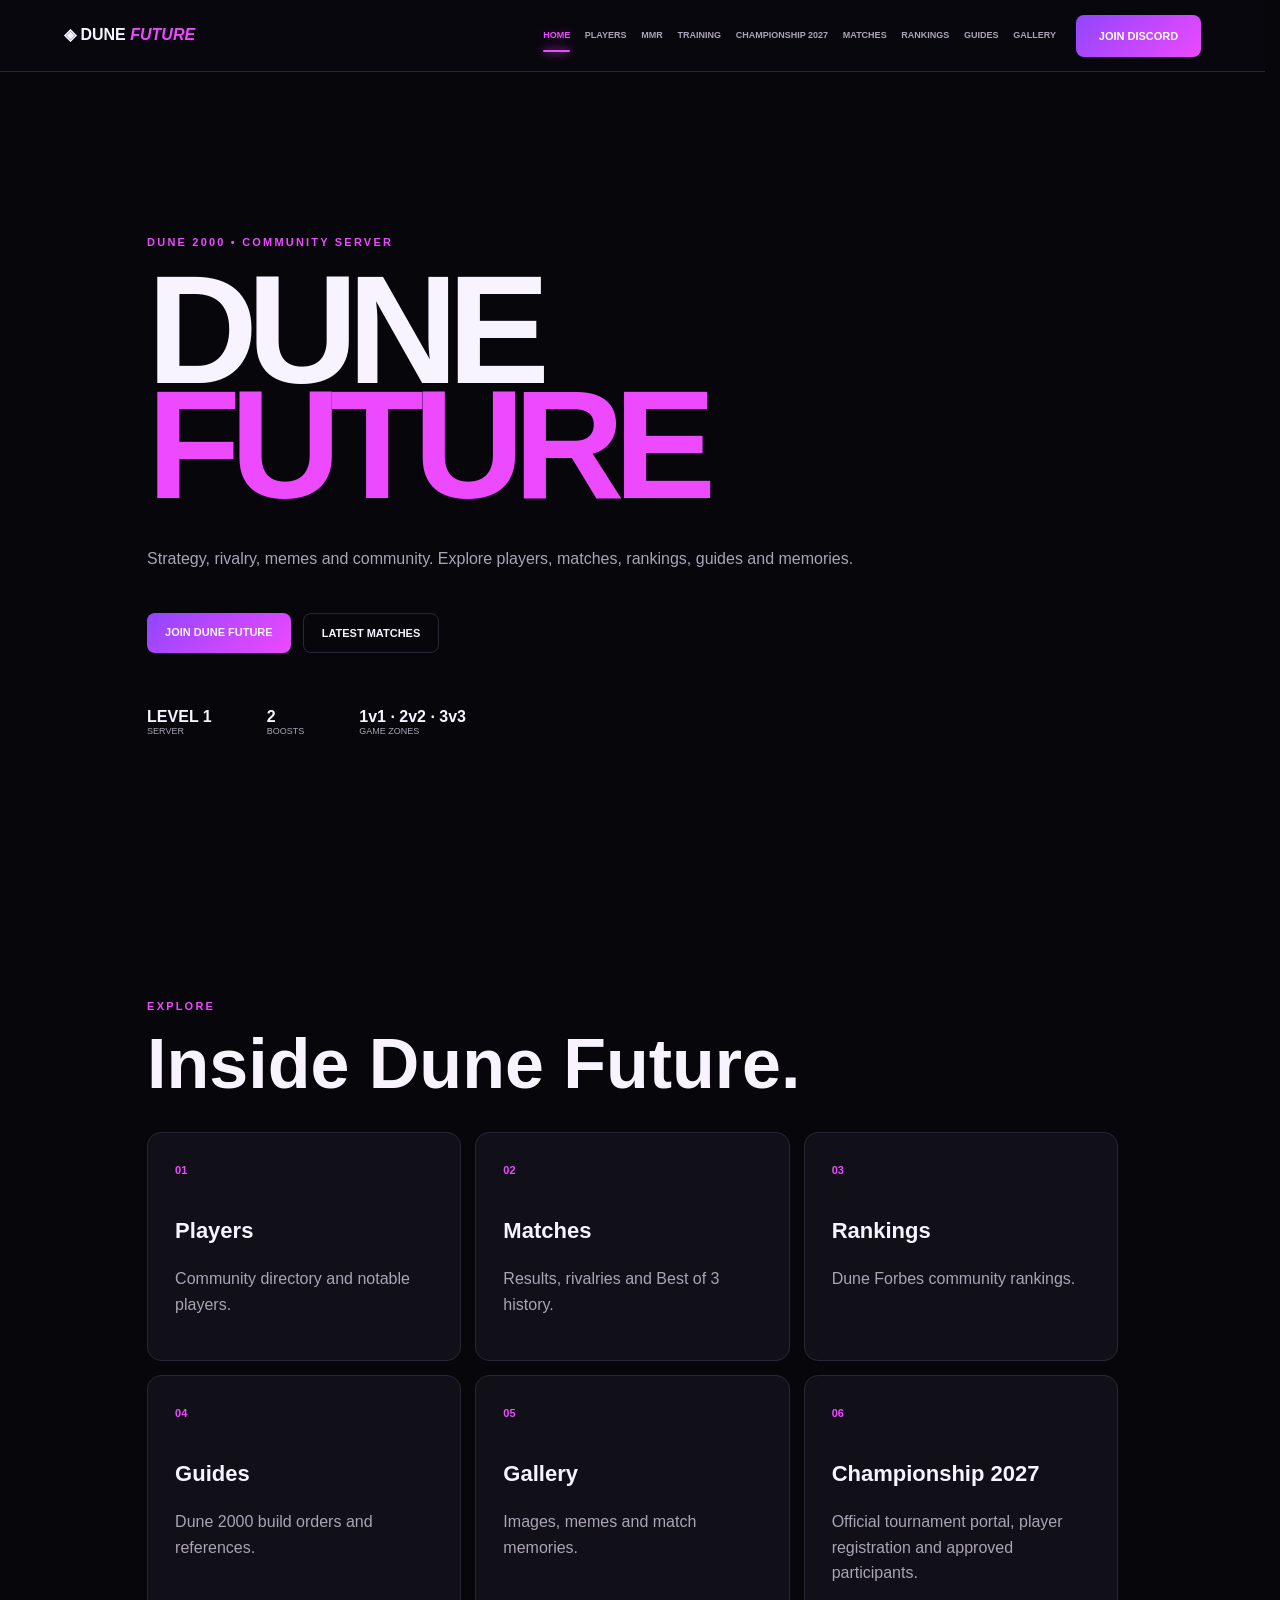
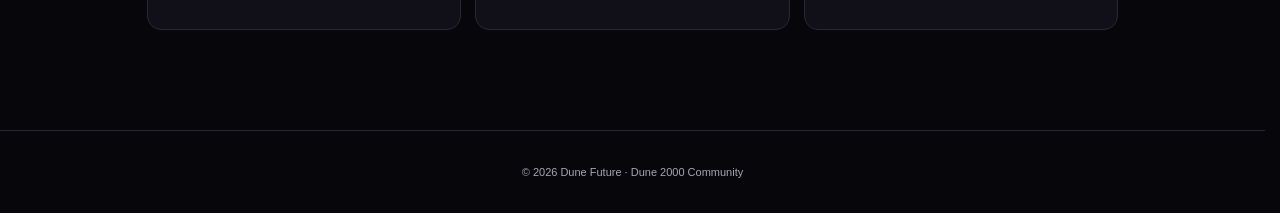
==== commit 00b631dc: "Synchronize full navigation and refresh stylesheet" ====
--- a/index.html
+++ b/index.html
@@ -4,10 +4,10 @@
 <meta charset="utf-8">
 <meta name="viewport" content="width=device-width,initial-scale=1">
 <title>Home — Dune Future</title>
-<link rel="stylesheet" href="style.css">
+<link rel="stylesheet" href="style.css?v=nav20261022c">
 </head>
 <body>
-<nav class="nav"><a class="brand" href="index.html">◈ DUNE <em>FUTURE</em></a><div class="links"><a href="index.html">HOME</a><a href="players.html">PLAYERS</a><a href="mmr.html">MMR</a><a href="training.html">TRAINING</a><a href="championship.html">CHAMPIONSHIP 2027</a><a href="matches.html">MATCHES</a><a href="rankings.html">RANKINGS</a><a href="guides.html">GUIDES</a><a href="gallery.html">GALLERY</a></div><a class="join" href="https://discord.gg/Qub8xkjbK7" target="_blank">JOIN DISCORD</a></nav>
+<nav class="nav df-global-nav" aria-label="Main navigation"><a class="brand" href="index.html">◈ DUNE <em>FUTURE</em></a><div class="links"><a href="index.html" class="active" aria-current="page">HOME</a><a href="players.html">PLAYERS</a><a href="mmr.html">MMR</a><a href="training.html">TRAINING</a><a href="championship.html">CHAMPIONSHIP 2027</a><a href="matches.html">MATCHES</a><a href="rankings.html">RANKINGS</a><a href="guides.html">GUIDES</a><a href="gallery.html">GALLERY</a></div><a class="join" href="https://discord.gg/Qub8xkjbK7" target="_blank" rel="noopener noreferrer">JOIN DISCORD</a></nav>
 <main><header class="wrap hero"><div class="kicker">DUNE 2000 • COMMUNITY SERVER</div><h1>DUNE<br><span>FUTURE</span></h1><p class="lead">Strategy, rivalry, memes and community. Explore players, matches, rankings, guides and memories.</p><div class="actions"><a class="join" href="https://discord.gg/Qub8xkjbK7" target="_blank">JOIN DUNE FUTURE</a><a class="btn" href="matches.html">LATEST MATCHES</a></div><div class="metrics"><div><b>LEVEL 1</b><small>SERVER</small></div><div><b>2</b><small>BOOSTS</small></div><div><b>1v1 · 2v2 · 3v3</b><small>GAME ZONES</small></div></div></header><section class="wrap section"><div class="kicker">EXPLORE</div><h2>Inside Dune Future.</h2><div class="grid"><a class="card" href="players.html"><span class="num">01</span><h3>Players</h3><p>Community directory and notable players.</p></a><a class="card" href="matches.html"><span class="num">02</span><h3>Matches</h3><p>Results, rivalries and Best of 3 history.</p></a><a class="card" href="rankings.html"><span class="num">03</span><h3>Rankings</h3><p>Dune Forbes community rankings.</p></a><a class="card" href="guides.html"><span class="num">04</span><h3>Guides</h3><p>Dune 2000 build orders and references.</p></a><a class="card" href="gallery.html"><span class="num">05</span><h3>Gallery</h3><p>Images, memes and match memories.</p></a><a class="card" href="championship.html"><span class="num">06</span><h3>Championship 2027</h3><p>Official tournament portal, player registration and approved participants.</p></a></div></section></main>
 <footer>© 2026 Dune Future · Dune 2000 Community</footer>
 <script src="script.js"></script>
--- a/style.css
+++ b/style.css
@@ -473,3 +473,24 @@
     font-size: 8px;
   }
 }
+
+
+/* SHARED FIXED-ALIGNMENT HEADER — ALL DUNE FUTURE PAGES */
+html{scrollbar-gutter:stable}
+.nav.df-global-nav{box-sizing:border-box!important;position:sticky!important;top:0!important;z-index:1000!important;display:flex!important;flex-direction:row!important;flex-wrap:nowrap!important;align-items:center!important;justify-content:initial!important;width:100%!important;max-width:none!important;height:72px!important;min-height:72px!important;margin:0!important;padding:0 5vw!important;gap:20px!important;background:#09070e!important;border-bottom:1px solid #292435!important;border-radius:0!important}
+.nav.df-global-nav>.brand{display:block!important;flex:0 0 auto!important;margin:0 auto 0 0!important;padding:0!important;white-space:nowrap!important;font-family:Arial,sans-serif!important;font-size:16px!important;font-weight:900!important;line-height:1.3!important;letter-spacing:0!important;color:#f7f4ff!important}
+.nav.df-global-nav>.brand em{color:#ed49ff!important;font-style:italic!important}
+.nav.df-global-nav>.links{display:flex!important;flex:0 1 auto!important;flex-direction:row!important;align-items:center!important;justify-content:flex-end!important;flex-wrap:nowrap!important;gap:clamp(9px,1.15vw,22px)!important;width:auto!important;min-width:0!important;margin:0!important;padding:0!important;background:none!important;border:0!important}
+.nav.df-global-nav>.links>a{display:inline-block!important;flex:0 0 auto!important;margin:0!important;padding:0!important;position:relative!important;white-space:nowrap!important;text-transform:none!important;font-family:Arial,sans-serif!important;font-size:clamp(9px,.68vw,12px)!important;font-weight:400!important;line-height:1.4!important;letter-spacing:0!important;color:#aaa4b5!important;background:none!important;border:0!important;border-radius:0!important;box-shadow:none!important}
+.nav.df-global-nav>.links>a:hover{color:#fff!important}
+.nav.df-global-nav>.links>a.active{color:#ed49ff!important;font-weight:700!important;text-shadow:0 0 12px #ed49ff55!important}
+.nav.df-global-nav>.links>a.active:after{content:"";position:absolute;left:0;right:0;bottom:-10px;height:2px;background:#ed49ff;border-radius:10px;box-shadow:0 0 8px #ed49ff}
+.nav.df-global-nav>.join{display:inline-flex!important;flex:0 0 auto!important;align-items:center!important;justify-content:center!important;position:static!important;width:auto!important;min-width:125px!important;height:42px!important;margin:0!important;padding:0 18px!important;white-space:nowrap!important;font-family:Arial,sans-serif!important;font-size:11px!important;font-weight:900!important;letter-spacing:0!important;color:#fff!important;background:linear-gradient(135deg,#9146ff,#ed49ff)!important;border:0!important;border-radius:8px!important;box-shadow:none!important}
+@media(max-width:1120px){.nav.df-global-nav>.links{overflow-x:auto!important;scrollbar-width:none!important}.nav.df-global-nav>.links::-webkit-scrollbar{display:none}.nav.df-global-nav{padding:0 20px!important;gap:12px!important}.nav.df-global-nav>.brand{font-size:14px!important}.nav.df-global-nav>.join{min-width:108px!important;padding:0 10px!important;font-size:10px!important}}
+
+/* Navigation v3: identical positions even when active link changes */
+.nav.df-global-nav>.links>a,.nav.df-global-nav>.links>a.active{font-weight:700!important;text-shadow:none!important;letter-spacing:0!important}
+.nav.df-global-nav>.links>a{color:#aaa4b5!important}
+.nav.df-global-nav>.links>a.active{color:#ed49ff!important;text-shadow:0 0 12px #ed49ff55!important}
+.nav.df-global-nav>.brand{margin-right:auto!important}
+@media(min-width:1121px){.nav.df-global-nav>.links{gap:clamp(9px,1.15vw,22px)!important}}
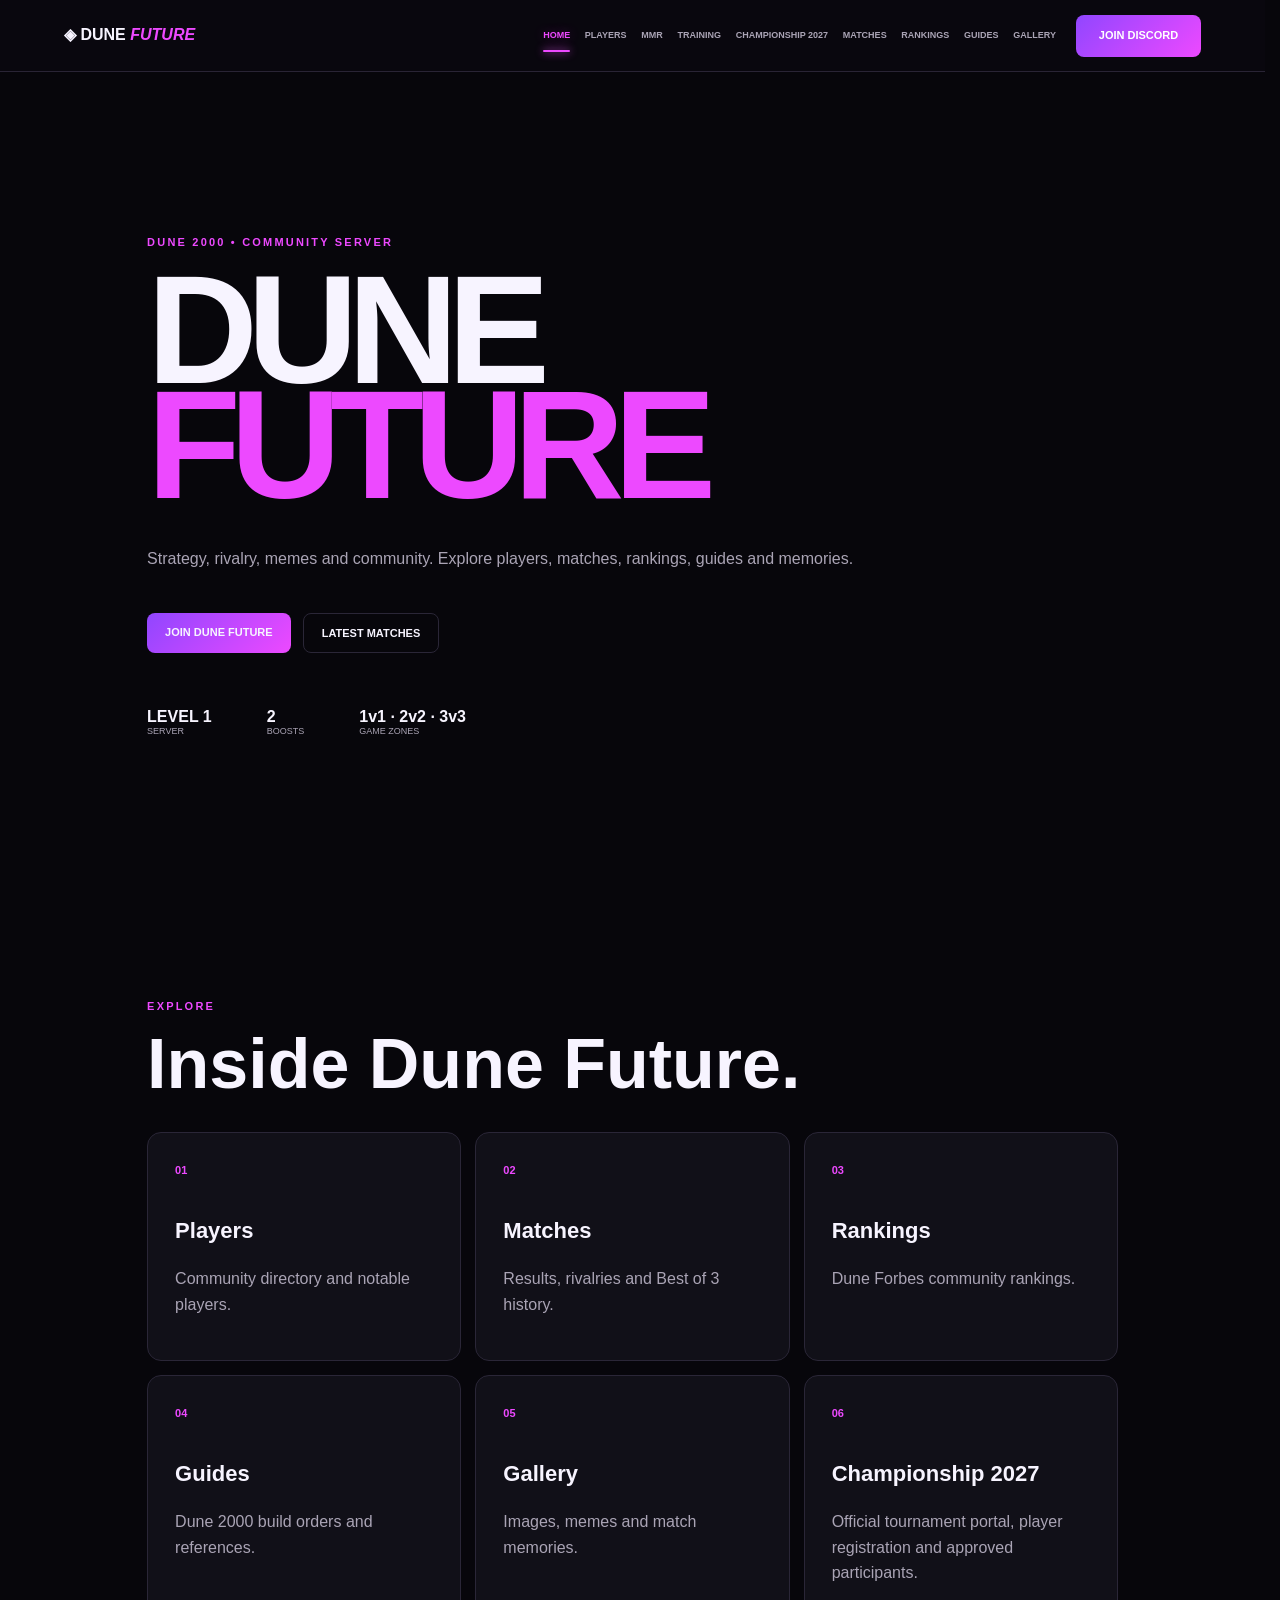
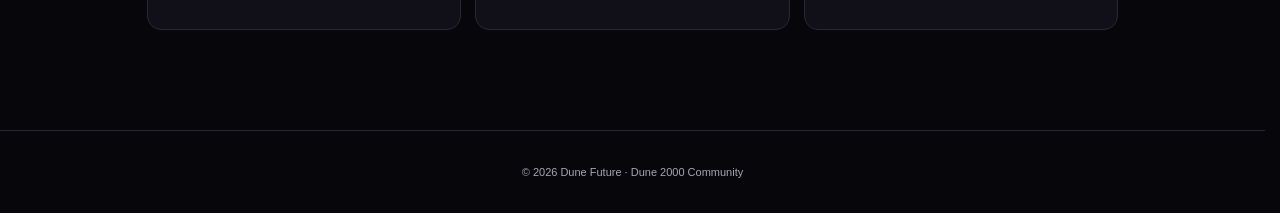
==== commit 32734a61: "Apply identical navigation stylesheet to index.html" ====
--- a/index.html
+++ b/index.html
@@ -5,6 +5,7 @@
 <meta name="viewport" content="width=device-width,initial-scale=1">
 <title>Home — Dune Future</title>
 <link rel="stylesheet" href="style.css?v=nav20261022c">
+<link rel="stylesheet" href="navigation-unified.css?v=20261022-final1">
 </head>
 <body>
 <nav class="nav df-global-nav" aria-label="Main navigation"><a class="brand" href="index.html">◈ DUNE <em>FUTURE</em></a><div class="links"><a href="index.html" class="active" aria-current="page">HOME</a><a href="players.html">PLAYERS</a><a href="mmr.html">MMR</a><a href="training.html">TRAINING</a><a href="championship.html">CHAMPIONSHIP 2027</a><a href="matches.html">MATCHES</a><a href="rankings.html">RANKINGS</a><a href="guides.html">GUIDES</a><a href="gallery.html">GALLERY</a></div><a class="join" href="https://discord.gg/Qub8xkjbK7" target="_blank" rel="noopener noreferrer">JOIN DISCORD</a></nav>
--- a/navigation-unified.css
+++ b/navigation-unified.css
@@ -0,0 +1,14 @@
+/* Dune Future — shared site-wide navigation, loaded last on every page. */
+html{scrollbar-gutter:stable}
+body{margin:0}
+nav.nav.df-global-nav{box-sizing:border-box!important;position:sticky!important;top:0!important;left:0!important;right:0!important;z-index:9999!important;width:100%!important;max-width:none!important;min-height:72px!important;height:72px!important;margin:0!important;padding:0 5vw!important;display:flex!important;flex-direction:row!important;flex-wrap:nowrap!important;align-items:center!important;justify-content:flex-start!important;gap:20px!important;background:#09070e!important;border:0!important;border-bottom:1px solid #292435!important;border-radius:0!important;transform:none!important}
+nav.nav.df-global-nav>.brand{flex:0 0 auto!important;display:inline-block!important;margin:0 auto 0 0!important;padding:0!important;white-space:nowrap!important;color:#f7f4ff!important;font:900 16px/1.3 Arial,sans-serif!important;letter-spacing:0!important}
+nav.nav.df-global-nav>.brand em{color:#ed49ff!important;font-style:italic!important}
+nav.nav.df-global-nav>.links{flex:0 0 auto!important;display:flex!important;flex-direction:row!important;flex-wrap:nowrap!important;align-items:center!important;justify-content:flex-end!important;gap:clamp(9px,1.15vw,22px)!important;position:static!important;width:auto!important;max-width:none!important;height:auto!important;margin:0!important;padding:0!important;background:transparent!important;border:0!important;overflow:visible!important}
+nav.nav.df-global-nav>.links>a,nav.nav.df-global-nav>.links>a.active{box-sizing:border-box!important;position:relative!important;display:inline-block!important;flex:0 0 auto!important;margin:0!important;padding:0!important;white-space:nowrap!important;color:#aaa4b5!important;background:transparent!important;border:0!important;border-radius:0!important;box-shadow:none!important;font:700 clamp(9px,.68vw,12px)/1.4 Arial,sans-serif!important;letter-spacing:0!important;text-transform:none!important}
+nav.nav.df-global-nav>.links>a:hover{color:#fff!important}
+nav.nav.df-global-nav>.links>a.active{color:#ed49ff!important;text-shadow:0 0 12px #ed49ff55!important}
+nav.nav.df-global-nav>.links>a.active:after{content:"";position:absolute;bottom:-10px;left:0;right:0;height:2px;background:#ed49ff;box-shadow:0 0 8px #ed49ff}
+nav.nav.df-global-nav>.join{flex:0 0 auto!important;position:static!important;display:inline-flex!important;align-items:center!important;justify-content:center!important;width:125px!important;min-width:125px!important;max-width:125px!important;height:42px!important;min-height:42px!important;margin:0!important;padding:0!important;white-space:nowrap!important;background:linear-gradient(135deg,#9146ff,#ed49ff)!important;border:0!important;border-radius:8px!important;box-shadow:none!important;color:#fff!important;font:900 11px/1 Arial,sans-serif!important;letter-spacing:0!important}
+@media(max-width:1220px){nav.nav.df-global-nav{gap:12px!important;padding:0 18px!important}nav.nav.df-global-nav>.links{gap:9px!important}nav.nav.df-global-nav>.links>a{font-size:9px!important}nav.nav.df-global-nav>.brand{font-size:14px!important}nav.nav.df-global-nav>.join{width:110px!important;min-width:110px!important;max-width:110px!important;font-size:10px!important}}
+@media(max-width:980px){nav.nav.df-global-nav>.links{flex:1 1 auto!important;min-width:0!important;overflow-x:auto!important;scrollbar-width:none!important}nav.nav.df-global-nav>.links::-webkit-scrollbar{display:none}nav.nav.df-global-nav>.brand{margin-right:0!important}}
